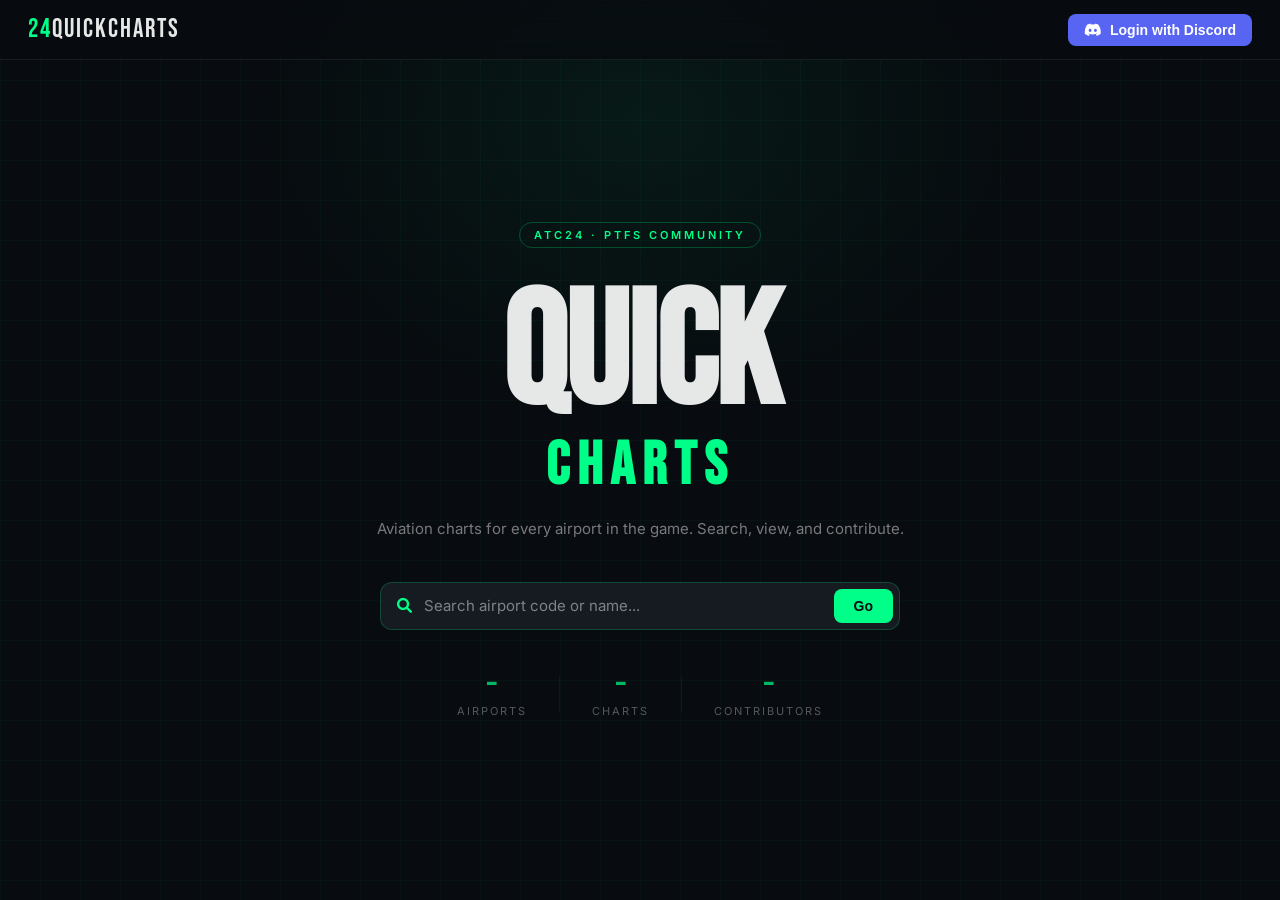
==== index.html @ 61a79a06 "Main Commit" ====
<!DOCTYPE html>
<html lang="en">
<head>
  <meta charset="UTF-8">
  <meta name="viewport" content="width=device-width, initial-scale=1.0">
  <title>24QuickCharts</title>
  <link rel="icon" type="image/x-icon" href="favicon.ico">
  <link rel="stylesheet" href="https://cdnjs.cloudflare.com/ajax/libs/font-awesome/6.0.0/css/all.min.css">
  <link rel="preconnect" href="https://fonts.googleapis.com">
  <link href="https://fonts.googleapis.com/css2?family=Bebas+Neue&family=Inter:wght@300;400;500;600&display=swap" rel="stylesheet">
  <link rel="stylesheet" href="css/home.css">
</head>
<body>

  <!-- Background: aviation-themed particles / grid -->
  <div class="bg-grid"></div>
  <div class="bg-glow"></div>

  <!-- Top Nav -->
  <nav class="topnav">
    <div class="topnav-brand">
      <span class="brand-number">24</span><span class="brand-word">QuickCharts</span>
    </div>
    <div class="topnav-right">
      <!-- Reviewer link (hidden until logged in as reviewer) -->
      <a href="review.html" id="reviewer-link" class="nav-link reviewer-link" style="display:none;">
        <i class="fas fa-clipboard-check"></i> Review Queue
      </a>
      <!-- Not logged in -->
      <div id="auth-guest" class="auth-section">
        <button class="btn-discord" onclick="Auth.login()">
          <i class="fab fa-discord"></i> Login with Discord
        </button>
      </div>
      <!-- Logged in -->
      <div id="auth-user" class="auth-section" style="display:none;">
        <button class="btn-submit-chart" id="open-submit-modal">
          <i class="fas fa-plus"></i> Submit Charts
        </button>
        <div class="user-avatar-wrap" onclick="toggleUserMenu()">
          <img id="user-avatar" src="" alt="avatar" class="user-avatar">
          <span id="user-name" class="user-name"></span>
          <i class="fas fa-chevron-down" style="font-size:12px; opacity:0.6;"></i>
        </div>
        <div id="user-menu" class="user-menu" style="display:none;">
          <button onclick="openMySubmissions()"><i class="fas fa-list"></i> My Submissions</button>
          <button onclick="Auth.logout()"><i class="fas fa-sign-out-alt"></i> Logout</button>
        </div>
      </div>
    </div>
  </nav>

  <!-- Hero Section -->
  <main class="hero">
    <div class="hero-content">
      <div class="hero-tag">ATC24 · PTFS Community</div>
      <h1 class="hero-title">
        <span class="title-big">QUICK</span>
        <span class="title-small">CHARTS</span>
      </h1>
      <p class="hero-sub">Aviation charts for every airport in the game. Search, view, and contribute.</p>

      <!-- Search Bar -->
      <div class="search-wrap">
        <div class="search-box">
          <i class="fas fa-search search-icon"></i>
          <input
            type="text"
            id="search-input"
            placeholder="Search airport code or name..."
            autocomplete="off"
            spellcheck="false"
          >
          <button class="search-btn" onclick="doSearch()">Go</button>
        </div>
        <div id="search-results" class="search-dropdown"></div>
      </div>

      <!-- Quick stats -->
      <div class="hero-stats" id="hero-stats">
        <div class="stat"><span id="stat-airports">–</span><label>Airports</label></div>
        <div class="stat-divider"></div>
        <div class="stat"><span id="stat-charts">–</span><label>Charts</label></div>
        <div class="stat-divider"></div>
        <div class="stat"><span id="stat-contributors">–</span><label>Contributors</label></div>
      </div>
    </div>
  </main>

  <!-- ============================================================ -->
  <!-- SUBMIT CHART MODAL -->
  <!-- ============================================================ -->
  <div id="submit-modal" class="modal-overlay" style="display:none;">
    <div class="modal-box">
      <div class="modal-header">
        <h2><i class="fas fa-paper-plane"></i> Submit Chart Pack</h2>
        <button class="modal-close" onclick="closeSubmitModal()"><i class="fas fa-times"></i></button>
      </div>

      <div class="modal-body">
        <!-- Step 1: Airport + Author -->
        <div id="step-1" class="submit-step active">
          <label class="field-label">Airport</label>
          <select id="submit-airport" class="field-input">
            <option value="">Select an airport...</option>
          </select>

          <label class="field-label" style="margin-top:16px;">Your Author Name</label>
          <input type="text" id="submit-author" class="field-input" placeholder="e.g. AeroNav, YourUsername">

          <button class="btn-primary" style="margin-top:20px;" onclick="goToStep2()">
            Next <i class="fas fa-arrow-right"></i>
          </button>
        </div>

        <!-- Step 2: Chart Slots -->
        <div id="step-2" class="submit-step" style="display:none;">
          <div class="step2-header">
            <div>
              <span class="step2-airport" id="step2-airport-label"></span>
              <span class="step2-author" id="step2-author-label"></span>
            </div>
            <button class="btn-add-chart" onclick="addChartSlot()">
              <i class="fas fa-plus"></i> Add Chart
            </button>
          </div>

          <div id="chart-slots" class="chart-slots"></div>

          <div class="step2-actions">
            <button class="btn-secondary" onclick="goToStep1()">
              <i class="fas fa-arrow-left"></i> Back
            </button>
            <button class="btn-submit" onclick="submitChartPack()">
              <i class="fas fa-paper-plane"></i> Submit Chart Pack
            </button>
          </div>
        </div>

        <!-- Step 3: Success -->
        <div id="step-3" class="submit-step" style="display:none;">
          <div class="submit-success">
            <div class="success-icon"><i class="fas fa-check-circle"></i></div>
            <h3>Submitted for Review!</h3>
            <p>Your chart pack has been sent to the review queue. You can track its status in <strong>My Submissions</strong>.</p>
            <button class="btn-primary" onclick="closeSubmitModal()">Done</button>
          </div>
        </div>
      </div>

      <!-- Progress indicator -->
      <div class="modal-progress">
        <div class="progress-step active" id="prog-1">1</div>
        <div class="progress-line"></div>
        <div class="progress-step" id="prog-2">2</div>
        <div class="progress-line"></div>
        <div class="progress-step" id="prog-3">3</div>
      </div>
    </div>
  </div>

  <!-- ============================================================ -->
  <!-- MY SUBMISSIONS PANEL -->
  <!-- ============================================================ -->
  <div id="submissions-panel" class="side-panel" style="display:none;">
    <div class="panel-header">
      <h2>My Submissions</h2>
      <button onclick="closeMySubmissions()"><i class="fas fa-times"></i></button>
    </div>
    <div id="submissions-list" class="submissions-list">
      <div class="loading-spinner"><i class="fas fa-circle-notch fa-spin"></i> Loading...</div>
    </div>
  </div>
  <div id="panel-backdrop" class="panel-backdrop" style="display:none;" onclick="closeMySubmissions()"></div>

  <!-- Toast notification -->
  <div id="toast" class="toast"></div>

  <!-- Scripts -->
  <script src="https://cdn.jsdelivr.net/npm/@supabase/supabase-js@2"></script>
  <script src="js/config.js"></script>
  <script>
    // Init Supabase
    window.supabase = supabase.createClient(CONFIG.SUPABASE_URL, CONFIG.SUPABASE_ANON_KEY);
  </script>
  <script src="js/auth.js"></script>
  <script src="js/submissions.js"></script>
  <script src="js/home.js"></script>
</body>
</html>
---- css/home.css ----
/* ============================================================
   home.css - 24QuickCharts Homepage
   Aesthetic: Dark aviation / radar screen / brutalist-minimal
   ============================================================ */

*, *::before, *::after { box-sizing: border-box; margin: 0; padding: 0; }

:root {
  --green: #00ff88;
  --green-dim: #00cc6a;
  --green-glow: rgba(0, 255, 136, 0.15);
  --dark: #080c10;
  --dark-2: #0d1117;
  --dark-3: #161b22;
  --dark-4: #1c2330;
  --border: rgba(255,255,255,0.07);
  --text: rgba(255,255,255,0.9);
  --text-dim: rgba(255,255,255,0.45);
  --discord: #5865F2;
  --red: #ff4444;
  --amber: #ffaa00;
}

html, body {
  height: 100%;
  background: var(--dark);
  color: var(--text);
  font-family: 'Inter', sans-serif;
  overflow-x: hidden;
}

/* ── Background ── */
.bg-grid {
  position: fixed;
  inset: 0;
  background-image:
    linear-gradient(rgba(0,255,136,0.03) 1px, transparent 1px),
    linear-gradient(90deg, rgba(0,255,136,0.03) 1px, transparent 1px);
  background-size: 40px 40px;
  pointer-events: none;
  z-index: 0;
}

.bg-glow {
  position: fixed;
  top: -20%;
  left: 50%;
  transform: translateX(-50%);
  width: 800px;
  height: 600px;
  background: radial-gradient(ellipse, rgba(0,255,136,0.06) 0%, transparent 70%);
  pointer-events: none;
  z-index: 0;
}

/* ── Top Nav ── */
.topnav {
  position: fixed;
  top: 0; left: 0; right: 0;
  height: 60px;
  display: flex;
  align-items: center;
  justify-content: space-between;
  padding: 0 28px;
  background: rgba(8,12,16,0.85);
  backdrop-filter: blur(12px);
  border-bottom: 1px solid var(--border);
  z-index: 100;
}

.topnav-brand {
  font-family: 'Bebas Neue', sans-serif;
  font-size: 26px;
  letter-spacing: 2px;
  cursor: default;
}

.brand-number {
  color: var(--green);
}

.brand-word {
  color: var(--text);
}

.topnav-right {
  display: flex;
  align-items: center;
  gap: 14px;
  position: relative;
}

.nav-link {
  color: var(--text-dim);
  text-decoration: none;
  font-size: 13px;
  font-weight: 500;
  display: flex;
  align-items: center;
  gap: 6px;
  padding: 6px 12px;
  border-radius: 6px;
  transition: color 0.2s, background 0.2s;
}

.nav-link:hover {
  color: var(--text);
  background: var(--dark-3);
}

.reviewer-link {
  color: var(--amber);
  border: 1px solid rgba(255,170,0,0.2);
}

.reviewer-link:hover {
  background: rgba(255,170,0,0.08);
}

/* Auth buttons */
.auth-section {
  display: flex;
  align-items: center;
  gap: 10px;
}

.btn-discord {
  display: flex;
  align-items: center;
  gap: 8px;
  padding: 8px 16px;
  background: var(--discord);
  color: white;
  border: none;
  border-radius: 8px;
  font-size: 14px;
  font-weight: 600;
  cursor: pointer;
  transition: background 0.2s, transform 0.1s;
}

.btn-discord:hover {
  background: #4752c4;
  transform: translateY(-1px);
}

.btn-submit-chart {
  display: flex;
  align-items: center;
  gap: 8px;
  padding: 8px 16px;
  background: var(--green);
  color: var(--dark);
  border: none;
  border-radius: 8px;
  font-size: 14px;
  font-weight: 700;
  cursor: pointer;
  transition: background 0.2s, transform 0.1s;
}

.btn-submit-chart:hover {
  background: var(--green-dim);
  transform: translateY(-1px);
}

.user-avatar-wrap {
  display: flex;
  align-items: center;
  gap: 8px;
  cursor: pointer;
  padding: 5px 10px;
  border-radius: 8px;
  border: 1px solid var(--border);
  transition: background 0.2s;
}

.user-avatar-wrap:hover {
  background: var(--dark-3);
}

.user-avatar {
  width: 28px;
  height: 28px;
  border-radius: 50%;
  object-fit: cover;
}

.user-name {
  font-size: 13px;
  font-weight: 500;
  max-width: 120px;
  overflow: hidden;
  text-overflow: ellipsis;
  white-space: nowrap;
}

.user-menu {
  position: absolute;
  top: calc(100% + 8px);
  right: 0;
  background: var(--dark-3);
  border: 1px solid var(--border);
  border-radius: 10px;
  padding: 6px;
  min-width: 160px;
  box-shadow: 0 8px 30px rgba(0,0,0,0.5);
  z-index: 200;
}

.user-menu button {
  width: 100%;
  display: flex;
  align-items: center;
  gap: 10px;
  padding: 9px 12px;
  background: none;
  border: none;
  color: var(--text);
  font-size: 13px;
  font-weight: 500;
  cursor: pointer;
  border-radius: 6px;
  transition: background 0.15s;
  text-align: left;
}

.user-menu button:hover {
  background: var(--dark-4);
}

/* ── Hero ── */
.hero {
  position: relative;
  z-index: 1;
  min-height: 100vh;
  display: flex;
  align-items: center;
  justify-content: center;
  padding: 80px 20px 40px;
}

.hero-content {
  text-align: center;
  max-width: 680px;
  animation: fadeUp 0.7s ease both;
}

@keyframes fadeUp {
  from { opacity: 0; transform: translateY(24px); }
  to   { opacity: 1; transform: translateY(0); }
}

.hero-tag {
  display: inline-block;
  font-size: 11px;
  font-weight: 600;
  letter-spacing: 3px;
  text-transform: uppercase;
  color: var(--green);
  border: 1px solid rgba(0,255,136,0.25);
  padding: 5px 14px;
  border-radius: 100px;
  margin-bottom: 28px;
}

.hero-title {
  line-height: 1;
  margin-bottom: 20px;
}

.title-big {
  display: block;
  font-family: 'Bebas Neue', sans-serif;
  font-size: clamp(80px, 16vw, 160px);
  color: var(--text);
  letter-spacing: -2px;
}

.title-small {
  display: block;
  font-family: 'Bebas Neue', sans-serif;
  font-size: clamp(28px, 6vw, 60px);
  color: var(--green);
  letter-spacing: 8px;
}

.hero-sub {
  color: var(--text-dim);
  font-size: 15px;
  line-height: 1.7;
  margin-bottom: 40px;
}

/* ── Search ── */
.search-wrap {
  position: relative;
  max-width: 520px;
  margin: 0 auto 40px;
}

.search-box {
  display: flex;
  align-items: center;
  background: var(--dark-3);
  border: 1px solid rgba(0,255,136,0.2);
  border-radius: 12px;
  padding: 6px 6px 6px 16px;
  gap: 12px;
  transition: border-color 0.2s, box-shadow 0.2s;
}

.search-box:focus-within {
  border-color: var(--green);
  box-shadow: 0 0 0 3px var(--green-glow);
}

.search-icon {
  color: var(--green);
  font-size: 15px;
  flex-shrink: 0;
}

.search-box input {
  flex: 1;
  background: none;
  border: none;
  outline: none;
  color: var(--text);
  font-size: 15px;
  font-family: 'Inter', sans-serif;
  min-width: 0;
}

.search-box input::placeholder {
  color: var(--text-dim);
}

.search-btn {
  padding: 9px 20px;
  background: var(--green);
  color: var(--dark);
  border: none;
  border-radius: 8px;
  font-weight: 700;
  font-size: 14px;
  cursor: pointer;
  flex-shrink: 0;
  transition: background 0.2s;
}

.search-btn:hover {
  background: var(--green-dim);
}

.search-dropdown {
  position: absolute;
  top: calc(100% + 8px);
  left: 0; right: 0;
  background: var(--dark-3);
  border: 1px solid var(--border);
  border-radius: 10px;
  overflow: hidden;
  box-shadow: 0 12px 40px rgba(0,0,0,0.5);
  z-index: 50;
  display: none;
}

.search-result-item {
  display: flex;
  align-items: center;
  gap: 12px;
  padding: 12px 16px;
  cursor: pointer;
  border-bottom: 1px solid var(--border);
  transition: background 0.15s;
}

.search-result-item:last-child { border-bottom: none; }

.search-result-item:hover {
  background: var(--dark-4);
}

.result-code {
  font-family: 'Bebas Neue', sans-serif;
  font-size: 18px;
  color: var(--green);
  letter-spacing: 1px;
  min-width: 60px;
}

.result-name {
  font-size: 13px;
  color: var(--text-dim);
}

.search-no-results {
  padding: 16px;
  text-align: center;
  color: var(--text-dim);
  font-size: 13px;
}

/* ── Stats ── */
.hero-stats {
  display: flex;
  align-items: center;
  justify-content: center;
  gap: 32px;
  opacity: 0.7;
}

.stat {
  display: flex;
  flex-direction: column;
  align-items: center;
  gap: 2px;
}

.stat span {
  font-family: 'Bebas Neue', sans-serif;
  font-size: 32px;
  color: var(--green);
  line-height: 1;
}

.stat label {
  font-size: 11px;
  letter-spacing: 2px;
  text-transform: uppercase;
  color: var(--text-dim);
}

.stat-divider {
  width: 1px;
  height: 36px;
  background: var(--border);
}

/* ── Modal ── */
.modal-overlay {
  position: fixed;
  inset: 0;
  background: rgba(0,0,0,0.8);
  backdrop-filter: blur(4px);
  z-index: 500;
  display: flex;
  align-items: center;
  justify-content: center;
  padding: 20px;
  animation: fadeIn 0.2s ease;
}

@keyframes fadeIn {
  from { opacity: 0; }
  to   { opacity: 1; }
}

.modal-box {
  background: var(--dark-2);
  border: 1px solid var(--border);
  border-radius: 16px;
  width: 100%;
  max-width: 560px;
  max-height: 90vh;
  overflow-y: auto;
  box-shadow: 0 30px 80px rgba(0,0,0,0.7);
  animation: slideUp 0.25s ease;
}

@keyframes slideUp {
  from { transform: translateY(20px); opacity: 0; }
  to   { transform: translateY(0); opacity: 1; }
}

.modal-header {
  display: flex;
  justify-content: space-between;
  align-items: center;
  padding: 20px 24px 16px;
  border-bottom: 1px solid var(--border);
}

.modal-header h2 {
  font-size: 18px;
  font-weight: 700;
  display: flex;
  align-items: center;
  gap: 10px;
  color: var(--text);
}

.modal-header h2 i {
  color: var(--green);
}

.modal-close {
  background: none;
  border: none;
  color: var(--text-dim);
  font-size: 18px;
  cursor: pointer;
  padding: 4px;
  border-radius: 4px;
  transition: color 0.2s;
}

.modal-close:hover { color: var(--red); }

.modal-body {
  padding: 24px;
}

.modal-progress {
  display: flex;
  align-items: center;
  justify-content: center;
  padding: 16px 24px 20px;
  gap: 8px;
  border-top: 1px solid var(--border);
}

.progress-step {
  width: 28px;
  height: 28px;
  border-radius: 50%;
  border: 2px solid var(--border);
  display: flex;
  align-items: center;
  justify-content: center;
  font-size: 12px;
  font-weight: 700;
  color: var(--text-dim);
  transition: all 0.3s;
}

.progress-step.active {
  border-color: var(--green);
  color: var(--green);
  background: var(--green-glow);
}

.progress-step.done {
  border-color: var(--green);
  background: var(--green);
  color: var(--dark);
}

.progress-line {
  flex: 1;
  max-width: 60px;
  height: 2px;
  background: var(--border);
}

/* Form fields */
.field-label {
  display: block;
  font-size: 12px;
  font-weight: 600;
  letter-spacing: 1px;
  text-transform: uppercase;
  color: var(--text-dim);
  margin-bottom: 8px;
}

.field-input {
  width: 100%;
  padding: 10px 14px;
  background: var(--dark-3);
  border: 1px solid var(--border);
  border-radius: 8px;
  color: var(--text);
  font-size: 14px;
  font-family: 'Inter', sans-serif;
  outline: none;
  transition: border-color 0.2s;
}

.field-input:focus {
  border-color: var(--green);
}

.field-input option {
  background: var(--dark-3);
  color: var(--text);
}

/* Buttons */
.btn-primary {
  padding: 11px 22px;
  background: var(--green);
  color: var(--dark);
  border: none;
  border-radius: 8px;
  font-weight: 700;
  font-size: 14px;
  cursor: pointer;
  transition: background 0.2s;
}

.btn-primary:hover { background: var(--green-dim); }

.btn-secondary {
  padding: 11px 22px;
  background: var(--dark-3);
  color: var(--text);
  border: 1px solid var(--border);
  border-radius: 8px;
  font-weight: 600;
  font-size: 14px;
  cursor: pointer;
  transition: background 0.2s;
}

.btn-secondary:hover { background: var(--dark-4); }

.btn-submit {
  padding: 11px 22px;
  background: var(--green);
  color: var(--dark);
  border: none;
  border-radius: 8px;
  font-weight: 700;
  font-size: 14px;
  cursor: pointer;
  transition: background 0.2s;
}

.btn-submit:hover { background: var(--green-dim); }

/* Step 2 */
.step2-header {
  display: flex;
  justify-content: space-between;
  align-items: flex-start;
  margin-bottom: 20px;
  padding-bottom: 16px;
  border-bottom: 1px solid var(--border);
}

.step2-airport {
  display: block;
  font-family: 'Bebas Neue', sans-serif;
  font-size: 22px;
  color: var(--green);
  letter-spacing: 1px;
}

.step2-author {
  display: block;
  font-size: 13px;
  color: var(--text-dim);
  margin-top: 2px;
}

.btn-add-chart {
  display: flex;
  align-items: center;
  gap: 6px;
  padding: 8px 14px;
  background: var(--dark-3);
  border: 1px solid rgba(0,255,136,0.25);
  color: var(--green);
  border-radius: 8px;
  font-size: 13px;
  font-weight: 600;
  cursor: pointer;
  white-space: nowrap;
  transition: background 0.2s;
}

.btn-add-chart:hover { background: var(--dark-4); }

.chart-slots {
  display: flex;
  flex-direction: column;
  gap: 12px;
  max-height: 340px;
  overflow-y: auto;
  padding-right: 4px;
  margin-bottom: 20px;
}

.chart-slot {
  background: var(--dark-3);
  border: 1px solid var(--border);
  border-radius: 10px;
  padding: 14px;
  position: relative;
  animation: slotIn 0.2s ease;
}

@keyframes slotIn {
  from { opacity: 0; transform: translateY(8px); }
  to   { opacity: 1; transform: translateY(0); }
}

.chart-slot-header {
  display: flex;
  justify-content: space-between;
  align-items: center;
  margin-bottom: 12px;
}

.slot-number {
  font-size: 11px;
  font-weight: 700;
  color: var(--green);
  letter-spacing: 1px;
  text-transform: uppercase;
}

.slot-remove {
  background: none;
  border: none;
  color: var(--text-dim);
  cursor: pointer;
  font-size: 14px;
  padding: 2px;
  border-radius: 4px;
  transition: color 0.2s;
}

.slot-remove:hover { color: var(--red); }

.slot-fields {
  display: grid;
  grid-template-columns: 1fr 1fr;
  gap: 10px;
  margin-bottom: 10px;
}

.slot-field label {
  display: block;
  font-size: 11px;
  font-weight: 600;
  color: var(--text-dim);
  margin-bottom: 5px;
  letter-spacing: 0.5px;
  text-transform: uppercase;
}

.slot-field input,
.slot-field select {
  width: 100%;
  padding: 8px 10px;
  background: var(--dark-4);
  border: 1px solid var(--border);
  border-radius: 6px;
  color: var(--text);
  font-size: 13px;
  font-family: 'Inter', sans-serif;
  outline: none;
  transition: border-color 0.2s;
}

.slot-field input:focus,
.slot-field select:focus {
  border-color: var(--green);
}

.slot-field.full { grid-column: 1 / -1; }

.slot-file-label {
  display: flex;
  align-items: center;
  gap: 8px;
  padding: 8px 12px;
  background: var(--dark-4);
  border: 1px dashed rgba(0,255,136,0.25);
  border-radius: 6px;
  color: var(--text-dim);
  font-size: 12px;
  cursor: pointer;
  transition: border-color 0.2s, color 0.2s;
}

.slot-file-label:hover {
  border-color: var(--green);
  color: var(--green);
}

.slot-file-label.has-file {
  border-color: var(--green);
  color: var(--green);
}

.slot-file-input { display: none; }

.step2-actions {
  display: flex;
  gap: 10px;
  justify-content: space-between;
}

/* Success state */
.submit-success {
  text-align: center;
  padding: 20px 0;
}

.success-icon {
  font-size: 52px;
  color: var(--green);
  margin-bottom: 16px;
  animation: popIn 0.4s cubic-bezier(0.175, 0.885, 0.32, 1.275);
}

@keyframes popIn {
  from { transform: scale(0.5); opacity: 0; }
  to   { transform: scale(1); opacity: 1; }
}

.submit-success h3 {
  font-size: 22px;
  font-weight: 700;
  margin-bottom: 10px;
}

.submit-success p {
  color: var(--text-dim);
  font-size: 14px;
  line-height: 1.6;
  margin-bottom: 24px;
}

/* ── Side Panel (My Submissions) ── */
.side-panel {
  position: fixed;
  top: 0; right: 0;
  width: 420px;
  height: 100vh;
  background: var(--dark-2);
  border-left: 1px solid var(--border);
  z-index: 400;
  overflow-y: auto;
  box-shadow: -20px 0 60px rgba(0,0,0,0.5);
  animation: slideLeft 0.25s ease;
}

@keyframes slideLeft {
  from { transform: translateX(100%); }
  to   { transform: translateX(0); }
}

.panel-backdrop {
  position: fixed;
  inset: 0;
  background: rgba(0,0,0,0.5);
  z-index: 399;
}

.panel-header {
  display: flex;
  justify-content: space-between;
  align-items: center;
  padding: 20px 24px;
  border-bottom: 1px solid var(--border);
  position: sticky;
  top: 0;
  background: var(--dark-2);
  z-index: 1;
}

.panel-header h2 {
  font-size: 18px;
  font-weight: 700;
}

.panel-header button {
  background: none;
  border: none;
  color: var(--text-dim);
  font-size: 18px;
  cursor: pointer;
  padding: 4px;
  border-radius: 4px;
  transition: color 0.2s;
}

.panel-header button:hover { color: var(--red); }

.submissions-list {
  padding: 16px 24px;
  display: flex;
  flex-direction: column;
  gap: 14px;
}

.submission-card {
  background: var(--dark-3);
  border: 1px solid var(--border);
  border-radius: 12px;
  overflow: hidden;
}

.submission-card-header {
  display: flex;
  justify-content: space-between;
  align-items: flex-start;
  padding: 14px 16px;
  border-bottom: 1px solid var(--border);
}

.sub-airport {
  font-family: 'Bebas Neue', sans-serif;
  font-size: 20px;
  color: var(--green);
  letter-spacing: 1px;
}

.sub-author {
  font-size: 12px;
  color: var(--text-dim);
  margin-top: 2px;
}

.status-badge {
  display: inline-flex;
  align-items: center;
  gap: 5px;
  padding: 4px 10px;
  border-radius: 100px;
  font-size: 11px;
  font-weight: 700;
  text-transform: uppercase;
  letter-spacing: 0.5px;
}

.status-badge.pending  { background: rgba(255,170,0,0.15); color: var(--amber); border: 1px solid rgba(255,170,0,0.25); }
.status-badge.approved { background: rgba(0,255,136,0.1);  color: var(--green); border: 1px solid rgba(0,255,136,0.2); }
.status-badge.denied   { background: rgba(255,68,68,0.1);  color: var(--red);   border: 1px solid rgba(255,68,68,0.2); }

.submission-charts {
  padding: 12px 16px;
}

.sub-chart-count {
  font-size: 12px;
  color: var(--text-dim);
  margin-bottom: 8px;
}

.sub-chart-list {
  display: flex;
  flex-wrap: wrap;
  gap: 6px;
}

.sub-chart-tag {
  display: inline-flex;
  align-items: center;
  gap: 4px;
  padding: 3px 8px;
  background: var(--dark-4);
  border-radius: 4px;
  font-size: 11px;
  color: var(--text-dim);
}

.sub-chart-tag .tag-badge {
  font-size: 9px;
  font-weight: 700;
  padding: 1px 5px;
  border-radius: 3px;
  background: var(--dark-3);
}

.sub-chart-tag .tag-badge.GEN  { color: #ff6b6b; }
.sub-chart-tag .tag-badge.GND  { color: hotpink; }
.sub-chart-tag .tag-badge.SID  { color: #9b59b6; }
.sub-chart-tag .tag-badge.STAR { color: cyan; }
.sub-chart-tag .tag-badge.APP  { color: var(--green); }

.denial-notes {
  margin: 0 16px 12px;
  padding: 10px 12px;
  background: rgba(255,68,68,0.07);
  border: 1px solid rgba(255,68,68,0.15);
  border-radius: 8px;
  font-size: 12px;
  color: rgba(255,100,100,0.9);
  line-height: 1.5;
}

.denial-notes strong {
  display: block;
  margin-bottom: 4px;
  font-size: 11px;
  text-transform: uppercase;
  letter-spacing: 0.5px;
}

.sub-date {
  padding: 8px 16px 12px;
  font-size: 11px;
  color: var(--text-dim);
}

/* ── Toast ── */
.toast {
  position: fixed;
  bottom: 24px;
  left: 50%;
  transform: translateX(-50%);
  padding: 12px 24px;
  background: var(--dark-3);
  border: 1px solid var(--border);
  border-radius: 10px;
  font-size: 14px;
  font-weight: 500;
  box-shadow: 0 8px 30px rgba(0,0,0,0.5);
  z-index: 9999;
  opacity: 0;
  transition: opacity 0.3s;
  pointer-events: none;
}

.toast.show { opacity: 1; }
.toast.success { border-color: rgba(0,255,136,0.3); color: var(--green); }
.toast.error   { border-color: rgba(255,68,68,0.3);  color: var(--red); }

/* Loading */
.loading-spinner {
  text-align: center;
  color: var(--text-dim);
  padding: 40px;
  font-size: 14px;
}

.no-submissions {
  text-align: center;
  color: var(--text-dim);
  padding: 40px 20px;
  font-size: 14px;
  line-height: 1.7;
}

/* Scrollbar */
::-webkit-scrollbar { width: 6px; }
::-webkit-scrollbar-track { background: transparent; }
::-webkit-scrollbar-thumb { background: var(--dark-4); border-radius: 3px; }
::-webkit-scrollbar-thumb:hover { background: var(--border); }

/* Responsive */
@media (max-width: 600px) {
  .side-panel { width: 100%; }
  .topnav { padding: 0 16px; }
  .slot-fields { grid-template-columns: 1fr; }
}
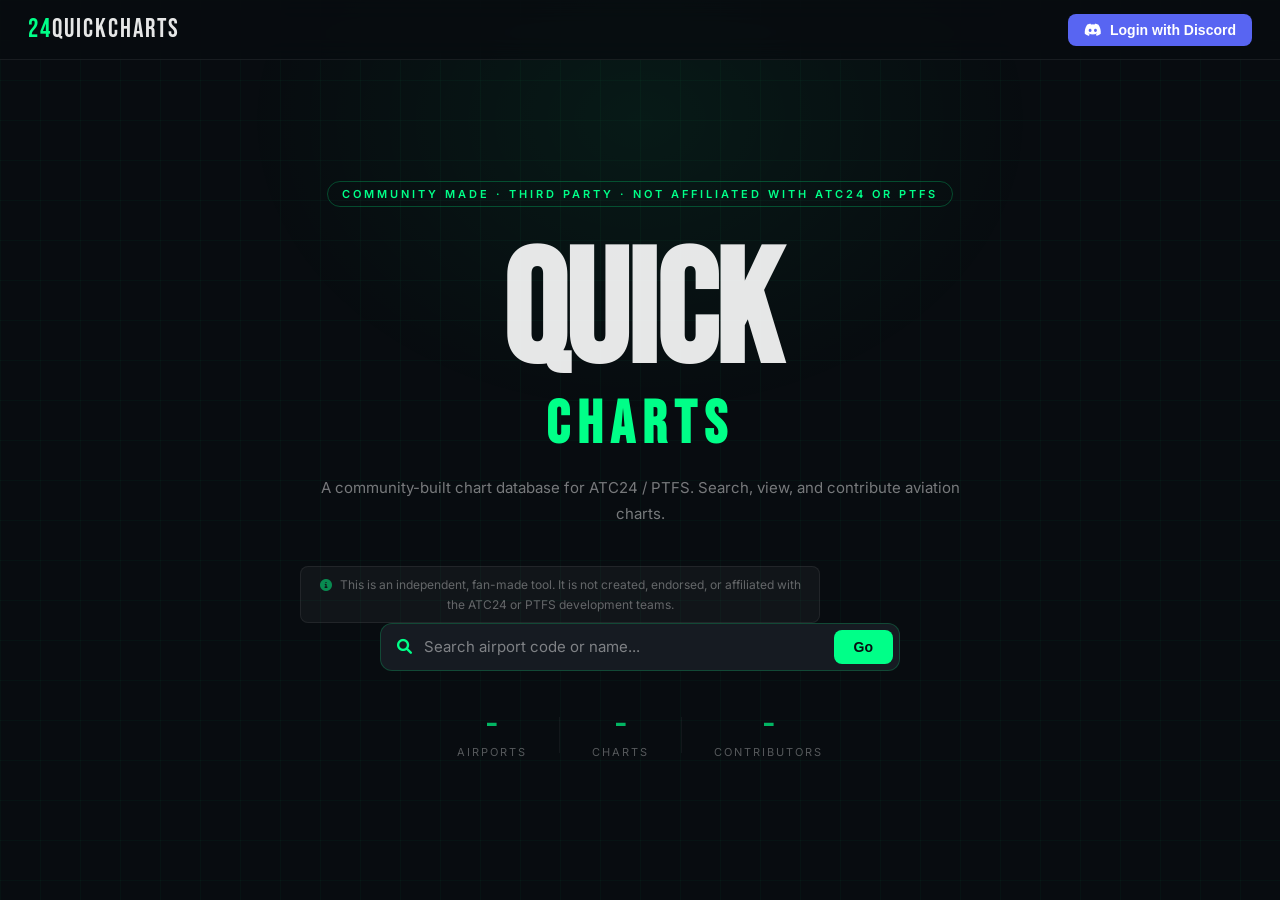
==== commit f44ff871: "Changes" ====
--- a/index.html
+++ b/index.html
@@ -1,5 +1,6 @@
 <!DOCTYPE html>
 <html lang="en">
+
 <head>
   <meta charset="UTF-8">
   <meta name="viewport" content="width=device-width, initial-scale=1.0">
@@ -7,9 +8,11 @@
   <link rel="icon" type="image/x-icon" href="favicon.ico">
   <link rel="stylesheet" href="https://cdnjs.cloudflare.com/ajax/libs/font-awesome/6.0.0/css/all.min.css">
   <link rel="preconnect" href="https://fonts.googleapis.com">
-  <link href="https://fonts.googleapis.com/css2?family=Bebas+Neue&family=Inter:wght@300;400;500;600&display=swap" rel="stylesheet">
+  <link href="https://fonts.googleapis.com/css2?family=Bebas+Neue&family=Inter:wght@300;400;500;600&display=swap"
+    rel="stylesheet">
   <link rel="stylesheet" href="css/home.css">
 </head>
+
 <body>
 
   <!-- Background: aviation-themed particles / grid -->
@@ -22,6 +25,11 @@
       <span class="brand-number">24</span><span class="brand-word">QuickCharts</span>
     </div>
     <div class="topnav-right">
+      <!-- Inbox bell (shown when logged in) -->
+      <button id="inbox-btn" class="inbox-btn" onclick="toggleInbox()" style="display:none;" title="Notifications">
+        <i class="fas fa-envelope"></i>
+        <span class="inbox-badge" id="inbox-badge" style="display:none;"></span>
+      </button>
       <!-- Reviewer link (hidden until logged in as reviewer) -->
       <a href="review.html" id="reviewer-link" class="nav-link reviewer-link" style="display:none;">
         <i class="fas fa-clipboard-check"></i> Review Queue
@@ -53,24 +61,22 @@
   <!-- Hero Section -->
   <main class="hero">
     <div class="hero-content">
-      <div class="hero-tag">ATC24 · PTFS Community</div>
+      <div class="hero-tag">Community Made · Third Party · Not affiliated with ATC24 or PTFS</div>
       <h1 class="hero-title">
         <span class="title-big">QUICK</span>
         <span class="title-small">CHARTS</span>
       </h1>
-      <p class="hero-sub">Aviation charts for every airport in the game. Search, view, and contribute.</p>
+      <p class="hero-sub">A community-built chart database for ATC24 / PTFS. Search, view, and contribute aviation
+        charts.</p>
+      <p class="hero-disclaimer"><i class="fas fa-info-circle"></i> This is an independent, fan-made tool. It is not
+        created, endorsed, or affiliated with the ATC24 or PTFS development teams.</p>
 
       <!-- Search Bar -->
       <div class="search-wrap">
         <div class="search-box">
           <i class="fas fa-search search-icon"></i>
-          <input
-            type="text"
-            id="search-input"
-            placeholder="Search airport code or name..."
-            autocomplete="off"
-            spellcheck="false"
-          >
+          <input type="text" id="search-input" placeholder="Search airport code or name..." autocomplete="off"
+            spellcheck="false">
           <button class="search-btn" onclick="doSearch()">Go</button>
         </div>
         <div id="search-results" class="search-dropdown"></div>
@@ -142,7 +148,8 @@
           <div class="submit-success">
             <div class="success-icon"><i class="fas fa-check-circle"></i></div>
             <h3>Submitted for Review!</h3>
-            <p>Your chart pack has been sent to the review queue. You can track its status in <strong>My Submissions</strong>.</p>
+            <p>Your chart pack has been sent to the review queue. You can track its status in <strong>My
+                Submissions</strong>.</p>
             <button class="btn-primary" onclick="closeSubmitModal()">Done</button>
           </div>
         </div>
@@ -172,6 +179,28 @@
     </div>
   </div>
   <div id="panel-backdrop" class="panel-backdrop" style="display:none;" onclick="closeMySubmissions()"></div>
+
+  <!-- Inbox Panel -->
+  <div id="inbox-panel" class="inbox-panel" style="display:none;">
+    <div class="inbox-panel-header">
+      <h3><i class="fas fa-envelope"></i> Notifications</h3>
+      <div style="display:flex; gap:8px; align-items:center;">
+        <button class="inbox-mark-all" onclick="markAllRead()">Mark all read</button>
+        <button class="inbox-close-btn" onclick="toggleInbox()"><i class="fas fa-times"></i></button>
+      </div>
+    </div>
+    <div id="inbox-list" class="inbox-list">
+      <div class="inbox-empty"><i class="fas fa-inbox"></i><br>No notifications yet</div>
+    </div>
+    <!-- Post update (reviewer only) -->
+    <div id="inbox-post-wrap" class="inbox-post-wrap" style="display:none;">
+      <div class="inbox-post-label"><i class="fas fa-pen"></i> Post an update</div>
+      <input type="text" id="inbox-post-title" class="inbox-post-input" placeholder="Title">
+      <textarea id="inbox-post-body" class="inbox-post-textarea" placeholder="Message (optional)"></textarea>
+      <button class="inbox-post-btn" onclick="postUpdate()">Post Update</button>
+    </div>
+  </div>
+  <div id="inbox-backdrop" class="inbox-backdrop" style="display:none;" onclick="toggleInbox()"></div>
 
   <!-- Toast notification -->
   <div id="toast" class="toast"></div>
@@ -187,4 +216,5 @@
   <script src="js/submissions.js"></script>
   <script src="js/home.js"></script>
 </body>
-</html>
+
+</html>
--- a/css/home.css
+++ b/css/home.css
@@ -3,7 +3,13 @@
    Aesthetic: Dark aviation / radar screen / brutalist-minimal
    ============================================================ */
 
-*, *::before, *::after { box-sizing: border-box; margin: 0; padding: 0; }
+*,
+*::before,
+*::after {
+  box-sizing: border-box;
+  margin: 0;
+  padding: 0;
+}
 
 :root {
   --green: #00ff88;
@@ -13,15 +19,16 @@
   --dark-2: #0d1117;
   --dark-3: #161b22;
   --dark-4: #1c2330;
-  --border: rgba(255,255,255,0.07);
-  --text: rgba(255,255,255,0.9);
-  --text-dim: rgba(255,255,255,0.45);
+  --border: rgba(255, 255, 255, 0.07);
+  --text: rgba(255, 255, 255, 0.9);
+  --text-dim: rgba(255, 255, 255, 0.45);
   --discord: #5865F2;
   --red: #ff4444;
   --amber: #ffaa00;
 }
 
-html, body {
+html,
+body {
   height: 100%;
   background: var(--dark);
   color: var(--text);
@@ -34,8 +41,8 @@
   position: fixed;
   inset: 0;
   background-image:
-    linear-gradient(rgba(0,255,136,0.03) 1px, transparent 1px),
-    linear-gradient(90deg, rgba(0,255,136,0.03) 1px, transparent 1px);
+    linear-gradient(rgba(0, 255, 136, 0.03) 1px, transparent 1px),
+    linear-gradient(90deg, rgba(0, 255, 136, 0.03) 1px, transparent 1px);
   background-size: 40px 40px;
   pointer-events: none;
   z-index: 0;
@@ -48,7 +55,7 @@
   transform: translateX(-50%);
   width: 800px;
   height: 600px;
-  background: radial-gradient(ellipse, rgba(0,255,136,0.06) 0%, transparent 70%);
+  background: radial-gradient(ellipse, rgba(0, 255, 136, 0.06) 0%, transparent 70%);
   pointer-events: none;
   z-index: 0;
 }
@@ -56,13 +63,15 @@
 /* ── Top Nav ── */
 .topnav {
   position: fixed;
-  top: 0; left: 0; right: 0;
+  top: 0;
+  left: 0;
+  right: 0;
   height: 60px;
   display: flex;
   align-items: center;
   justify-content: space-between;
   padding: 0 28px;
-  background: rgba(8,12,16,0.85);
+  background: rgba(8, 12, 16, 0.85);
   backdrop-filter: blur(12px);
   border-bottom: 1px solid var(--border);
   z-index: 100;
@@ -110,11 +119,11 @@
 
 .reviewer-link {
   color: var(--amber);
-  border: 1px solid rgba(255,170,0,0.2);
+  border: 1px solid rgba(255, 170, 0, 0.2);
 }
 
 .reviewer-link:hover {
-  background: rgba(255,170,0,0.08);
+  background: rgba(255, 170, 0, 0.08);
 }
 
 /* Auth buttons */
@@ -204,7 +213,7 @@
   border-radius: 10px;
   padding: 6px;
   min-width: 160px;
-  box-shadow: 0 8px 30px rgba(0,0,0,0.5);
+  box-shadow: 0 8px 30px rgba(0, 0, 0, 0.5);
   z-index: 200;
 }
 
@@ -247,8 +256,15 @@
 }
 
 @keyframes fadeUp {
-  from { opacity: 0; transform: translateY(24px); }
-  to   { opacity: 1; transform: translateY(0); }
+  from {
+    opacity: 0;
+    transform: translateY(24px);
+  }
+
+  to {
+    opacity: 1;
+    transform: translateY(0);
+  }
 }
 
 .hero-tag {
@@ -258,7 +274,7 @@
   letter-spacing: 3px;
   text-transform: uppercase;
   color: var(--green);
-  border: 1px solid rgba(0,255,136,0.25);
+  border: 1px solid rgba(0, 255, 136, 0.25);
   padding: 5px 14px;
   border-radius: 100px;
   margin-bottom: 28px;
@@ -303,7 +319,7 @@
   display: flex;
   align-items: center;
   background: var(--dark-3);
-  border: 1px solid rgba(0,255,136,0.2);
+  border: 1px solid rgba(0, 255, 136, 0.2);
   border-radius: 12px;
   padding: 6px 6px 6px 16px;
   gap: 12px;
@@ -356,12 +372,13 @@
 .search-dropdown {
   position: absolute;
   top: calc(100% + 8px);
-  left: 0; right: 0;
+  left: 0;
+  right: 0;
   background: var(--dark-3);
   border: 1px solid var(--border);
   border-radius: 10px;
   overflow: hidden;
-  box-shadow: 0 12px 40px rgba(0,0,0,0.5);
+  box-shadow: 0 12px 40px rgba(0, 0, 0, 0.5);
   z-index: 50;
   display: none;
 }
@@ -376,7 +393,9 @@
   transition: background 0.15s;
 }
 
-.search-result-item:last-child { border-bottom: none; }
+.search-result-item:last-child {
+  border-bottom: none;
+}
 
 .search-result-item:hover {
   background: var(--dark-4);
@@ -442,7 +461,7 @@
 .modal-overlay {
   position: fixed;
   inset: 0;
-  background: rgba(0,0,0,0.8);
+  background: rgba(0, 0, 0, 0.8);
   backdrop-filter: blur(4px);
   z-index: 500;
   display: flex;
@@ -453,8 +472,13 @@
 }
 
 @keyframes fadeIn {
-  from { opacity: 0; }
-  to   { opacity: 1; }
+  from {
+    opacity: 0;
+  }
+
+  to {
+    opacity: 1;
+  }
 }
 
 .modal-box {
@@ -465,13 +489,20 @@
   max-width: 560px;
   max-height: 90vh;
   overflow-y: auto;
-  box-shadow: 0 30px 80px rgba(0,0,0,0.7);
+  box-shadow: 0 30px 80px rgba(0, 0, 0, 0.7);
   animation: slideUp 0.25s ease;
 }
 
 @keyframes slideUp {
-  from { transform: translateY(20px); opacity: 0; }
-  to   { transform: translateY(0); opacity: 1; }
+  from {
+    transform: translateY(20px);
+    opacity: 0;
+  }
+
+  to {
+    transform: translateY(0);
+    opacity: 1;
+  }
 }
 
 .modal-header {
@@ -506,7 +537,9 @@
   transition: color 0.2s;
 }
 
-.modal-close:hover { color: var(--red); }
+.modal-close:hover {
+  color: var(--red);
+}
 
 .modal-body {
   padding: 24px;
@@ -600,7 +633,9 @@
   transition: background 0.2s;
 }
 
-.btn-primary:hover { background: var(--green-dim); }
+.btn-primary:hover {
+  background: var(--green-dim);
+}
 
 .btn-secondary {
   padding: 11px 22px;
@@ -614,7 +649,9 @@
   transition: background 0.2s;
 }
 
-.btn-secondary:hover { background: var(--dark-4); }
+.btn-secondary:hover {
+  background: var(--dark-4);
+}
 
 .btn-submit {
   padding: 11px 22px;
@@ -628,7 +665,9 @@
   transition: background 0.2s;
 }
 
-.btn-submit:hover { background: var(--green-dim); }
+.btn-submit:hover {
+  background: var(--green-dim);
+}
 
 /* Step 2 */
 .step2-header {
@@ -661,7 +700,7 @@
   gap: 6px;
   padding: 8px 14px;
   background: var(--dark-3);
-  border: 1px solid rgba(0,255,136,0.25);
+  border: 1px solid rgba(0, 255, 136, 0.25);
   color: var(--green);
   border-radius: 8px;
   font-size: 13px;
@@ -671,7 +710,9 @@
   transition: background 0.2s;
 }
 
-.btn-add-chart:hover { background: var(--dark-4); }
+.btn-add-chart:hover {
+  background: var(--dark-4);
+}
 
 .chart-slots {
   display: flex;
@@ -693,8 +734,15 @@
 }
 
 @keyframes slotIn {
-  from { opacity: 0; transform: translateY(8px); }
-  to   { opacity: 1; transform: translateY(0); }
+  from {
+    opacity: 0;
+    transform: translateY(8px);
+  }
+
+  to {
+    opacity: 1;
+    transform: translateY(0);
+  }
 }
 
 .chart-slot-header {
@@ -723,7 +771,9 @@
   transition: color 0.2s;
 }
 
-.slot-remove:hover { color: var(--red); }
+.slot-remove:hover {
+  color: var(--red);
+}
 
 .slot-fields {
   display: grid;
@@ -761,7 +811,9 @@
   border-color: var(--green);
 }
 
-.slot-field.full { grid-column: 1 / -1; }
+.slot-field.full {
+  grid-column: 1 / -1;
+}
 
 .slot-file-label {
   display: flex;
@@ -769,7 +821,7 @@
   gap: 8px;
   padding: 8px 12px;
   background: var(--dark-4);
-  border: 1px dashed rgba(0,255,136,0.25);
+  border: 1px dashed rgba(0, 255, 136, 0.25);
   border-radius: 6px;
   color: var(--text-dim);
   font-size: 12px;
@@ -787,7 +839,9 @@
   color: var(--green);
 }
 
-.slot-file-input { display: none; }
+.slot-file-input {
+  display: none;
+}
 
 .step2-actions {
   display: flex;
@@ -809,8 +863,15 @@
 }
 
 @keyframes popIn {
-  from { transform: scale(0.5); opacity: 0; }
-  to   { transform: scale(1); opacity: 1; }
+  from {
+    transform: scale(0.5);
+    opacity: 0;
+  }
+
+  to {
+    transform: scale(1);
+    opacity: 1;
+  }
 }
 
 .submit-success h3 {
@@ -829,26 +890,32 @@
 /* ── Side Panel (My Submissions) ── */
 .side-panel {
   position: fixed;
-  top: 0; right: 0;
+  top: 0;
+  right: 0;
   width: 420px;
   height: 100vh;
   background: var(--dark-2);
   border-left: 1px solid var(--border);
   z-index: 400;
   overflow-y: auto;
-  box-shadow: -20px 0 60px rgba(0,0,0,0.5);
+  box-shadow: -20px 0 60px rgba(0, 0, 0, 0.5);
   animation: slideLeft 0.25s ease;
 }
 
 @keyframes slideLeft {
-  from { transform: translateX(100%); }
-  to   { transform: translateX(0); }
+  from {
+    transform: translateX(100%);
+  }
+
+  to {
+    transform: translateX(0);
+  }
 }
 
 .panel-backdrop {
   position: fixed;
   inset: 0;
-  background: rgba(0,0,0,0.5);
+  background: rgba(0, 0, 0, 0.5);
   z-index: 399;
 }
 
@@ -880,7 +947,9 @@
   transition: color 0.2s;
 }
 
-.panel-header button:hover { color: var(--red); }
+.panel-header button:hover {
+  color: var(--red);
+}
 
 .submissions-list {
   padding: 16px 24px;
@@ -929,9 +998,23 @@
   letter-spacing: 0.5px;
 }
 
-.status-badge.pending  { background: rgba(255,170,0,0.15); color: var(--amber); border: 1px solid rgba(255,170,0,0.25); }
-.status-badge.approved { background: rgba(0,255,136,0.1);  color: var(--green); border: 1px solid rgba(0,255,136,0.2); }
-.status-badge.denied   { background: rgba(255,68,68,0.1);  color: var(--red);   border: 1px solid rgba(255,68,68,0.2); }
+.status-badge.pending {
+  background: rgba(255, 170, 0, 0.15);
+  color: var(--amber);
+  border: 1px solid rgba(255, 170, 0, 0.25);
+}
+
+.status-badge.approved {
+  background: rgba(0, 255, 136, 0.1);
+  color: var(--green);
+  border: 1px solid rgba(0, 255, 136, 0.2);
+}
+
+.status-badge.denied {
+  background: rgba(255, 68, 68, 0.1);
+  color: var(--red);
+  border: 1px solid rgba(255, 68, 68, 0.2);
+}
 
 .submission-charts {
   padding: 12px 16px;
@@ -968,20 +1051,34 @@
   background: var(--dark-3);
 }
 
-.sub-chart-tag .tag-badge.GEN  { color: #ff6b6b; }
-.sub-chart-tag .tag-badge.GND  { color: hotpink; }
-.sub-chart-tag .tag-badge.SID  { color: #9b59b6; }
-.sub-chart-tag .tag-badge.STAR { color: cyan; }
-.sub-chart-tag .tag-badge.APP  { color: var(--green); }
+.sub-chart-tag .tag-badge.GEN {
+  color: #ff6b6b;
+}
+
+.sub-chart-tag .tag-badge.GND {
+  color: hotpink;
+}
+
+.sub-chart-tag .tag-badge.SID {
+  color: #9b59b6;
+}
+
+.sub-chart-tag .tag-badge.STAR {
+  color: cyan;
+}
+
+.sub-chart-tag .tag-badge.APP {
+  color: var(--green);
+}
 
 .denial-notes {
   margin: 0 16px 12px;
   padding: 10px 12px;
-  background: rgba(255,68,68,0.07);
-  border: 1px solid rgba(255,68,68,0.15);
+  background: rgba(255, 68, 68, 0.07);
+  border: 1px solid rgba(255, 68, 68, 0.15);
   border-radius: 8px;
   font-size: 12px;
-  color: rgba(255,100,100,0.9);
+  color: rgba(255, 100, 100, 0.9);
   line-height: 1.5;
 }
 
@@ -1011,16 +1108,26 @@
   border-radius: 10px;
   font-size: 14px;
   font-weight: 500;
-  box-shadow: 0 8px 30px rgba(0,0,0,0.5);
+  box-shadow: 0 8px 30px rgba(0, 0, 0, 0.5);
   z-index: 9999;
   opacity: 0;
   transition: opacity 0.3s;
   pointer-events: none;
 }
 
-.toast.show { opacity: 1; }
-.toast.success { border-color: rgba(0,255,136,0.3); color: var(--green); }
-.toast.error   { border-color: rgba(255,68,68,0.3);  color: var(--red); }
+.toast.show {
+  opacity: 1;
+}
+
+.toast.success {
+  border-color: rgba(0, 255, 136, 0.3);
+  color: var(--green);
+}
+
+.toast.error {
+  border-color: rgba(255, 68, 68, 0.3);
+  color: var(--red);
+}
 
 /* Loading */
 .loading-spinner {
@@ -1039,14 +1146,332 @@
 }
 
 /* Scrollbar */
-::-webkit-scrollbar { width: 6px; }
-::-webkit-scrollbar-track { background: transparent; }
-::-webkit-scrollbar-thumb { background: var(--dark-4); border-radius: 3px; }
-::-webkit-scrollbar-thumb:hover { background: var(--border); }
+::-webkit-scrollbar {
+  width: 6px;
+}
+
+::-webkit-scrollbar-track {
+  background: transparent;
+}
+
+::-webkit-scrollbar-thumb {
+  background: var(--dark-4);
+  border-radius: 3px;
+}
+
+::-webkit-scrollbar-thumb:hover {
+  background: var(--border);
+}
 
 /* Responsive */
 @media (max-width: 600px) {
-  .side-panel { width: 100%; }
-  .topnav { padding: 0 16px; }
-  .slot-fields { grid-template-columns: 1fr; }
-}
+  .side-panel {
+    width: 100%;
+  }
+
+  .topnav {
+    padding: 0 16px;
+  }
+
+  .slot-fields {
+    grid-template-columns: 1fr;
+  }
+}
+
+/* ── Disclaimer ── */
+.hero-disclaimer {
+  margin-top: 12px;
+  font-size: 12px;
+  color: rgba(255, 255, 255, 0.35);
+  background: rgba(255, 255, 255, 0.04);
+  border: 1px solid rgba(255, 255, 255, 0.07);
+  border-radius: 8px;
+  padding: 8px 14px;
+  max-width: 520px;
+  line-height: 1.6;
+}
+
+.hero-disclaimer i {
+  color: rgba(0, 255, 136, 0.5);
+  margin-right: 5px;
+}
+
+/* ── Inbox button ── */
+.inbox-btn {
+  position: relative;
+  width: 36px;
+  height: 36px;
+  border-radius: 9px;
+  border: 1px solid rgba(255, 255, 255, 0.08);
+  background: rgba(255, 255, 255, 0.05);
+  color: rgba(255, 255, 255, 0.5);
+  font-size: 15px;
+  cursor: pointer;
+  display: flex;
+  align-items: center;
+  justify-content: center;
+  transition: color 0.2s, background 0.2s;
+}
+
+.inbox-btn:hover {
+  color: #fff;
+  background: rgba(255, 255, 255, 0.1);
+}
+
+.inbox-btn.has-unread {
+  color: #00ff88;
+  border-color: rgba(0, 255, 136, 0.3);
+}
+
+.inbox-badge {
+  position: absolute;
+  top: -4px;
+  right: -4px;
+  background: #ff4444;
+  color: #fff;
+  font-size: 9px;
+  font-weight: 700;
+  border-radius: 100px;
+  padding: 1px 4px;
+  min-width: 14px;
+  text-align: center;
+  pointer-events: none;
+}
+
+/* ── Inbox panel ── */
+.inbox-panel {
+  position: fixed;
+  top: 60px;
+  right: 16px;
+  width: 340px;
+  max-height: calc(100vh - 80px);
+  background: #0d1117;
+  border: 1px solid rgba(255, 255, 255, 0.08);
+  border-radius: 12px;
+  box-shadow: 0 16px 48px rgba(0, 0, 0, 0.6);
+  z-index: 500;
+  display: flex;
+  flex-direction: column;
+  overflow: hidden;
+}
+
+.inbox-panel-header {
+  display: flex;
+  justify-content: space-between;
+  align-items: center;
+  padding: 14px 16px;
+  border-bottom: 1px solid rgba(255, 255, 255, 0.07);
+  flex-shrink: 0;
+}
+
+.inbox-panel-header h3 {
+  font-size: 14px;
+  font-weight: 700;
+  color: #fff;
+  display: flex;
+  align-items: center;
+  gap: 8px;
+}
+
+.inbox-panel-header h3 i {
+  color: #00ff88;
+}
+
+.inbox-mark-all {
+  background: none;
+  border: 1px solid rgba(255, 255, 255, 0.1);
+  border-radius: 6px;
+  color: rgba(255, 255, 255, 0.4);
+  font-size: 11px;
+  padding: 3px 8px;
+  cursor: pointer;
+  transition: color 0.2s, border-color 0.2s;
+}
+
+.inbox-mark-all:hover {
+  color: #fff;
+  border-color: rgba(255, 255, 255, 0.25);
+}
+
+.inbox-close-btn {
+  background: none;
+  border: none;
+  color: rgba(255, 255, 255, 0.4);
+  font-size: 15px;
+  cursor: pointer;
+  padding: 2px 4px;
+  border-radius: 4px;
+  transition: color 0.2s;
+}
+
+.inbox-close-btn:hover {
+  color: #ff4444;
+}
+
+.inbox-list {
+  flex: 1;
+  overflow-y: auto;
+  padding: 8px;
+}
+
+.inbox-empty {
+  text-align: center;
+  padding: 32px 16px;
+  color: rgba(255, 255, 255, 0.25);
+  font-size: 13px;
+  line-height: 2;
+}
+
+.inbox-empty i {
+  font-size: 28px;
+}
+
+.inbox-item {
+  padding: 10px 12px;
+  border-radius: 8px;
+  margin-bottom: 6px;
+  background: rgba(255, 255, 255, 0.04);
+  border: 1px solid rgba(255, 255, 255, 0.06);
+  cursor: pointer;
+  transition: background 0.15s;
+  position: relative;
+}
+
+.inbox-item:hover {
+  background: rgba(255, 255, 255, 0.07);
+}
+
+.inbox-item.unread {
+  border-left: 3px solid #00ff88;
+}
+
+.inbox-item.unread-submission {
+  border-left: 3px solid #ffaa00;
+}
+
+.inbox-item.unread-approved {
+  border-left: 3px solid #00ff88;
+}
+
+.inbox-item.unread-denied {
+  border-left: 3px solid #ff4444;
+}
+
+.inbox-item-title {
+  font-size: 13px;
+  font-weight: 600;
+  color: #fff;
+  margin-bottom: 3px;
+  display: flex;
+  align-items: center;
+  gap: 7px;
+}
+
+.inbox-item-title .inbox-type-badge {
+  font-size: 10px;
+  font-weight: 700;
+  padding: 1px 6px;
+  border-radius: 4px;
+  background: rgba(0, 255, 136, 0.15);
+  color: #00ff88;
+  letter-spacing: 0.5px;
+  text-transform: uppercase;
+  flex-shrink: 0;
+}
+
+.inbox-type-badge.submission {
+  background: rgba(255, 170, 0, 0.15);
+  color: #ffaa00;
+}
+
+.inbox-type-badge.approved {
+  background: rgba(0, 255, 136, 0.15);
+  color: #00ff88;
+}
+
+.inbox-type-badge.denied {
+  background: rgba(255, 68, 68, 0.15);
+  color: #ff4444;
+}
+
+.inbox-type-badge.update {
+  background: rgba(100, 160, 255, 0.15);
+  color: #64a0ff;
+}
+
+.inbox-item-body {
+  font-size: 12px;
+  color: rgba(255, 255, 255, 0.45);
+  line-height: 1.5;
+  margin-bottom: 4px;
+}
+
+.inbox-item-time {
+  font-size: 11px;
+  color: rgba(255, 255, 255, 0.25);
+}
+
+/* Post update form (reviewer only) */
+.inbox-post-wrap {
+  border-top: 1px solid rgba(255, 255, 255, 0.07);
+  padding: 12px;
+  flex-shrink: 0;
+  background: rgba(0, 0, 0, 0.2);
+}
+
+.inbox-post-label {
+  font-size: 12px;
+  font-weight: 600;
+  color: rgba(255, 255, 255, 0.4);
+  margin-bottom: 8px;
+  letter-spacing: 0.4px;
+}
+
+.inbox-post-input,
+.inbox-post-textarea {
+  width: 100%;
+  background: rgba(255, 255, 255, 0.05);
+  border: 1px solid rgba(255, 255, 255, 0.08);
+  border-radius: 7px;
+  color: #fff;
+  font-size: 13px;
+  font-family: 'Inter', sans-serif;
+  padding: 8px 10px;
+  outline: none;
+  margin-bottom: 7px;
+  transition: border-color 0.2s;
+  box-sizing: border-box;
+}
+
+.inbox-post-input:focus,
+.inbox-post-textarea:focus {
+  border-color: #00ff88;
+}
+
+.inbox-post-textarea {
+  height: 64px;
+  resize: none;
+}
+
+.inbox-post-btn {
+  width: 100%;
+  padding: 8px;
+  background: #00ff88;
+  color: #080c10;
+  border: none;
+  border-radius: 7px;
+  font-size: 13px;
+  font-weight: 700;
+  cursor: pointer;
+  transition: background 0.2s;
+}
+
+.inbox-post-btn:hover {
+  background: #00cc6a;
+}
+
+.inbox-backdrop {
+  position: fixed;
+  inset: 0;
+  z-index: 499;
+}
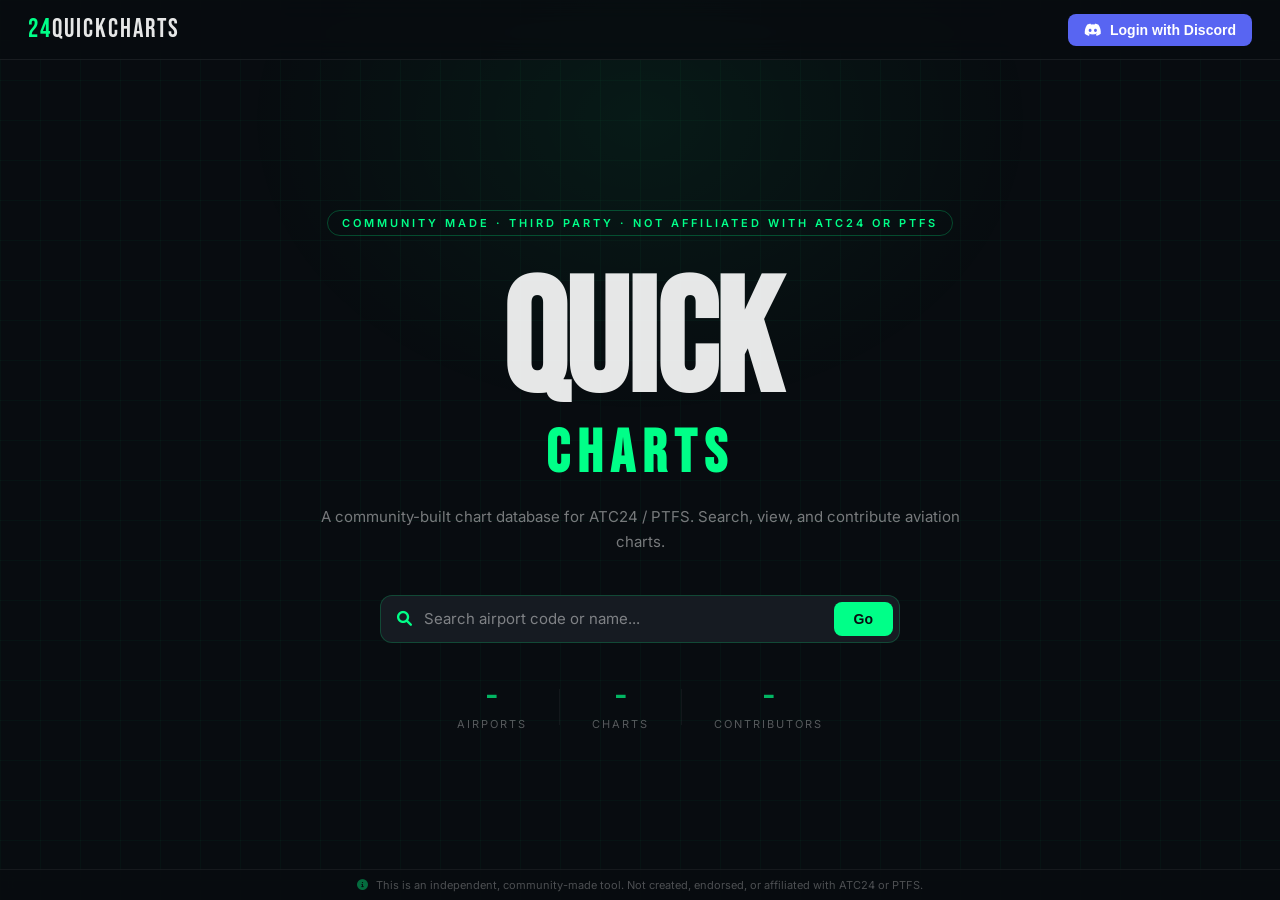
==== commit af1de6eb: "Test" ====
--- a/index.html
+++ b/index.html
@@ -68,8 +68,6 @@
       </h1>
       <p class="hero-sub">A community-built chart database for ATC24 / PTFS. Search, view, and contribute aviation
         charts.</p>
-      <p class="hero-disclaimer"><i class="fas fa-info-circle"></i> This is an independent, fan-made tool. It is not
-        created, endorsed, or affiliated with the ATC24 or PTFS development teams.</p>
 
       <!-- Search Bar -->
       <div class="search-wrap">
@@ -202,6 +200,12 @@
   </div>
   <div id="inbox-backdrop" class="inbox-backdrop" style="display:none;" onclick="toggleInbox()"></div>
 
+  <!-- Disclaimer bar (always visible) -->
+  <div class="disclaimer-bar">
+    <i class="fas fa-info-circle"></i>
+    This is an independent, community-made tool. Not created, endorsed, or affiliated with ATC24 or PTFS.
+  </div>
+
   <!-- Toast notification -->
   <div id="toast" class="toast"></div>
 
--- a/css/home.css
+++ b/css/home.css
@@ -1180,19 +1180,31 @@
 
 /* ── Disclaimer ── */
 .hero-disclaimer {
-  margin-top: 12px;
-  font-size: 12px;
-  color: rgba(255, 255, 255, 0.35);
-  background: rgba(255, 255, 255, 0.04);
-  border: 1px solid rgba(255, 255, 255, 0.07);
-  border-radius: 8px;
-  padding: 8px 14px;
-  max-width: 520px;
-  line-height: 1.6;
-}
-
-.hero-disclaimer i {
-  color: rgba(0, 255, 136, 0.5);
+  display: none;
+}
+
+/* moved to disclaimer-bar */
+
+/* ── Persistent disclaimer bar (bottom of screen) ── */
+.disclaimer-bar {
+  position: fixed;
+  bottom: 0;
+  left: 0;
+  right: 0;
+  z-index: 100;
+  text-align: center;
+  font-size: 11px;
+  color: rgba(255, 255, 255, 0.28);
+  background: rgba(8, 12, 16, 0.92);
+  backdrop-filter: blur(8px);
+  border-top: 1px solid rgba(255, 255, 255, 0.06);
+  padding: 7px 20px;
+  line-height: 1.5;
+  pointer-events: none;
+}
+
+.disclaimer-bar i {
+  color: rgba(0, 255, 136, 0.4);
   margin-right: 5px;
 }
 
